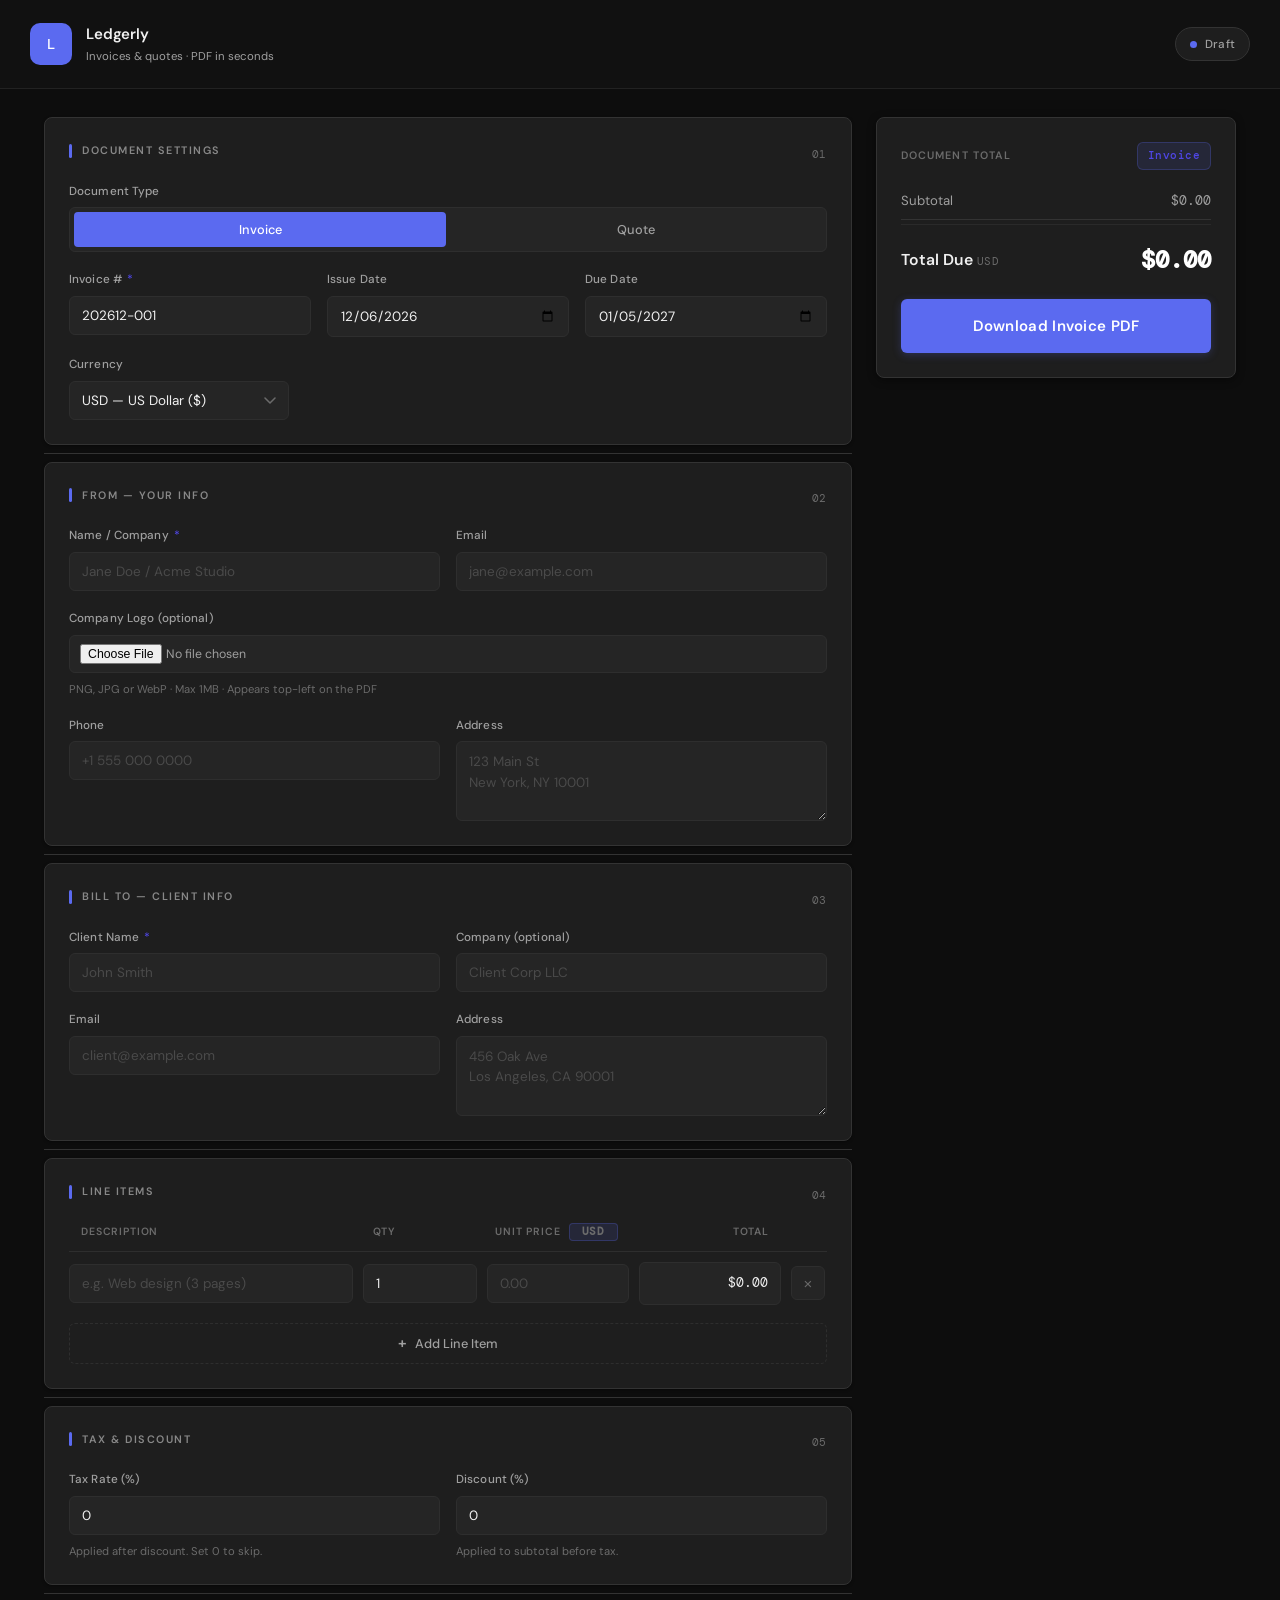
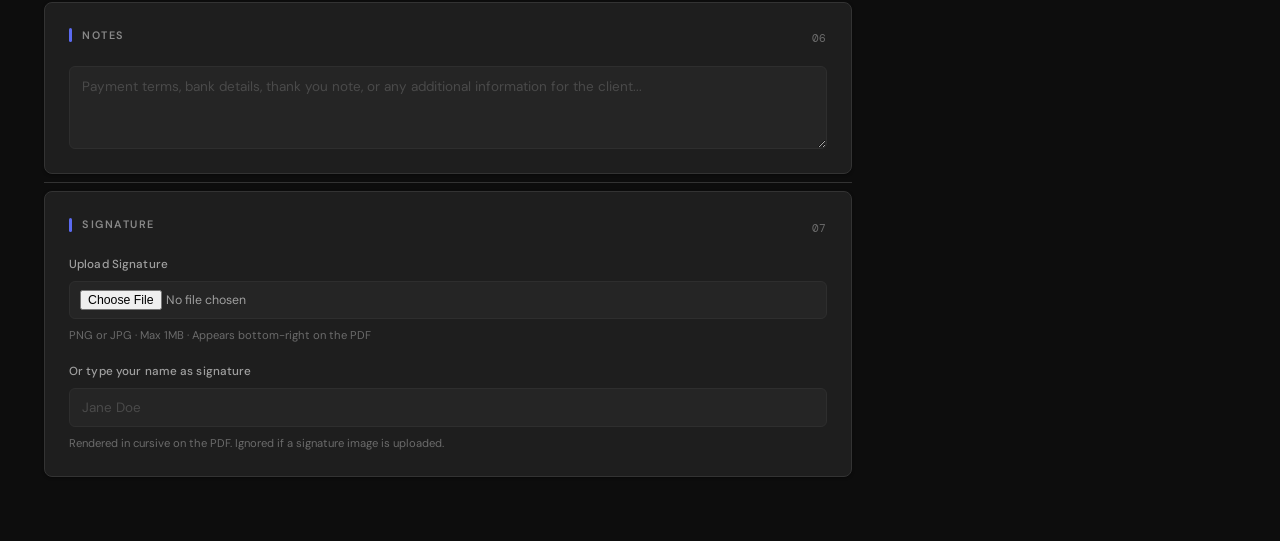
==== templates/index.html @ 1b5fb48c "feat: enterprise UI redesign, landing page, PDF preview modal, logo & signature upload, Ledgerly reb" ====
<!DOCTYPE html>
<html lang="en">
<head>
  <meta charset="UTF-8" />
  <meta name="viewport" content="width=device-width, initial-scale=1.0" />
  <title>Ledgerly — Professional Invoice Generator</title>
  <link rel="stylesheet" href="/static/style.css" />
</head>
<body>

<div class="app-shell">

  <!-- ── Topbar ─────────────────────────────── -->
  <header class="topbar">
    <div class="topbar-brand">
      <div class="brand-mark">L</div>
      <div class="brand-text">
        <span class="brand-name">Ledgerly</span>
        <span class="brand-sub">Invoices &amp; quotes · PDF in seconds</span>
      </div>
    </div>
    <div class="doc-status">
      <span class="status-dot"></span>
      <span id="doc-status-label">Draft</span>
    </div>
  </header>

  <main class="layout">

    <!-- ── Form column ──────────────────────── -->
    <div class="form-column">

      <!-- Document Settings -->
      <section class="card">
        <div class="card-header">
          <h2 class="card-title">Document Settings</h2>
          <span class="card-index">01</span>
        </div>

        <div class="field">
          <label>Document Type</label>
          <div class="toggle-group">
            <button class="toggle-btn active" data-type="Invoice" onclick="setDocType('Invoice')">Invoice</button>
            <button class="toggle-btn" data-type="Quote" onclick="setDocType('Quote')">Quote</button>
          </div>
        </div>

        <div class="grid-3">
          <div class="field">
            <label for="doc_number"><span id="doc-type-label">Invoice #</span> <span class="required">*</span></label>
            <input type="text" id="doc_number" placeholder="2026-001" />
          </div>
          <div class="field">
            <label for="issue_date">Issue Date</label>
            <input type="date" id="issue_date" />
          </div>
          <div class="field" id="due-date-row">
            <label for="due_date">Due Date</label>
            <input type="date" id="due_date" />
          </div>
        </div>

        <div class="field field-narrow">
          <label for="currency">Currency</label>
          <select id="currency">
            <option value="USD">USD — US Dollar ($)</option>
            <option value="EUR">EUR — Euro (€)</option>
            <option value="MXN">MXN — Mexican Peso ($)</option>
            <option value="GBP">GBP — British Pound (£)</option>
            <option value="ARS">ARS — Argentine Peso ($)</option>
            <option value="COP">COP — Colombian Peso ($)</option>
          </select>
        </div>
      </section>

      <div class="section-divider"></div>

      <!-- Sender -->
      <section class="card">
        <div class="card-header">
          <h2 class="card-title">From — Your Info</h2>
          <span class="card-index">02</span>
        </div>
        <div class="grid-2">
          <div class="field">
            <label for="sender_name">Name / Company <span class="required">*</span></label>
            <input type="text" id="sender_name" placeholder="Jane Doe / Acme Studio" />
          </div>
          <div class="field">
            <label for="sender_email">Email</label>
            <input type="email" id="sender_email" placeholder="jane@example.com" />
          </div>
        </div>

        <div class="field">
          <label for="sender_logo">Company Logo (optional)</label>
          <div class="logo-upload">
            <input type="file" id="sender_logo" accept="image/png,image/jpeg,image/webp" />
            <img id="sender-logo-preview" class="logo-preview" alt="Logo preview" style="display:none;" />
          </div>
          <span class="hint">PNG, JPG or WebP · Max 1MB · Appears top-left on the PDF</span>
        </div>

        <div class="grid-2">
          <div class="field">
            <label for="sender_phone">Phone</label>
            <input type="tel" id="sender_phone" placeholder="+1 555 000 0000" />
          </div>
          <div class="field">
            <label for="sender_address">Address</label>
            <textarea id="sender_address" rows="2" placeholder="123 Main St&#10;New York, NY 10001"></textarea>
          </div>
        </div>
      </section>

      <div class="section-divider"></div>

      <!-- Client -->
      <section class="card">
        <div class="card-header">
          <h2 class="card-title">Bill To — Client Info</h2>
          <span class="card-index">03</span>
        </div>
        <div class="grid-2">
          <div class="field">
            <label for="client_name">Client Name <span class="required">*</span></label>
            <input type="text" id="client_name" placeholder="John Smith" />
          </div>
          <div class="field">
            <label for="client_company">Company (optional)</label>
            <input type="text" id="client_company" placeholder="Client Corp LLC" />
          </div>
        </div>
        <div class="grid-2">
          <div class="field">
            <label for="client_email">Email</label>
            <input type="email" id="client_email" placeholder="client@example.com" />
          </div>
          <div class="field">
            <label for="client_address">Address</label>
            <textarea id="client_address" rows="2" placeholder="456 Oak Ave&#10;Los Angeles, CA 90001"></textarea>
          </div>
        </div>
      </section>

      <div class="section-divider"></div>

      <!-- Line Items -->
      <section class="card">
        <div class="card-header">
          <h2 class="card-title">Line Items</h2>
          <span class="card-index">04</span>
        </div>

        <div class="items-header">
          <span>Description</span>
          <span>Qty</span>
          <span class="col-right">Unit Price <span class="currency-badge" id="items-currency-badge">USD</span></span>
          <span class="col-right">Total</span>
          <span></span>
        </div>

        <div id="items-container"></div>

        <button class="btn-add-item" onclick="addItem()">
          <span class="add-icon">+</span> Add Line Item
        </button>
      </section>

      <div class="section-divider"></div>

      <!-- Tax & Discount -->
      <section class="card">
        <div class="card-header">
          <h2 class="card-title">Tax &amp; Discount</h2>
          <span class="card-index">05</span>
        </div>
        <div class="grid-2">
          <div class="field">
            <label for="tax_rate">Tax Rate (%)</label>
            <input type="number" id="tax_rate" min="0" max="100" step="0.1" value="0" placeholder="e.g. 16" />
            <span class="hint">Applied after discount. Set 0 to skip.</span>
          </div>
          <div class="field">
            <label for="discount_percent">Discount (%)</label>
            <input type="number" id="discount_percent" min="0" max="100" step="0.1" value="0" placeholder="e.g. 10" />
            <span class="hint">Applied to subtotal before tax.</span>
          </div>
        </div>
      </section>

      <div class="section-divider"></div>

      <!-- Notes -->
      <section class="card">
        <div class="card-header">
          <h2 class="card-title">Notes</h2>
          <span class="card-index">06</span>
        </div>
        <div class="field">
          <textarea id="notes" rows="3" placeholder="Payment terms, bank details, thank you note, or any additional information for the client..."></textarea>
        </div>
      </section>

      <div class="section-divider"></div>

      <!-- Signature -->
      <section class="card">
        <div class="card-header">
          <h2 class="card-title">Signature</h2>
          <span class="card-index">07</span>
        </div>
        <div class="field">
          <label for="signature_image">Upload Signature</label>
          <input type="file" id="signature_image" accept="image/png,image/jpeg" />
          <span class="hint">PNG or JPG · Max 1MB · Appears bottom-right on the PDF</span>
          <img id="signature-image-preview" class="signature-preview" alt="Signature preview" style="display:none;" />
        </div>
        <div class="field">
          <label for="signature_text">Or type your name as signature</label>
          <input type="text" id="signature_text" maxlength="100" placeholder="Jane Doe" />
          <span class="hint">Rendered in cursive on the PDF. Ignored if a signature image is uploaded.</span>
        </div>
      </section>

    </div><!-- /.form-column -->

    <!-- ── Summary column ───────────────────── -->
    <aside class="summary-column">
      <div class="summary-card">
        <div class="summary-header">
          <span class="summary-label">Document Total</span>
          <span class="summary-doctype" id="summary-doctype">Invoice</span>
        </div>

        <div class="totals-preview">
          <div class="row">
            <span>Subtotal</span>
            <span class="amount" id="t-subtotal">$0.00</span>
          </div>
          <div class="row" id="discount-row" style="display:none;">
            <span id="t-discount-label">Discount</span>
            <span class="amount" id="t-discount">- $0.00</span>
          </div>
          <div class="row" id="tax-row" style="display:none;">
            <span id="t-tax-label">Tax</span>
            <span class="amount" id="t-tax">$0.00</span>
          </div>
          <div class="row grand">
            <span>Total Due <span id="t-currency" class="currency-tag">USD</span></span>
            <span class="amount" id="t-grand">$0.00</span>
          </div>
        </div>

        <button class="btn-generate" id="btn-generate" onclick="generatePDF()">
          <div class="spinner"></div>
          <span class="btn-label">Download Invoice PDF</span>
        </button>
      </div>
    </aside>

  </main>

</div><!-- /.app-shell -->

<!-- Toast notification -->
<div class="toast" id="toast"></div>

<!-- PDF Preview Modal -->
<div class="modal-overlay" id="pdf-modal-overlay" style="display:none;">
  <div class="modal" id="pdf-modal">
    <div class="modal-header">
      <h3 class="modal-title" id="pdf-modal-title">Invoice Preview</h3>
      <button class="modal-close" id="pdf-modal-close" aria-label="Close preview">&times;</button>
    </div>
    <iframe class="modal-iframe" id="pdf-preview-iframe" title="PDF preview"></iframe>
    <div class="modal-footer">
      <button class="btn-modal-secondary" id="pdf-modal-close-footer">Close</button>
      <button class="btn-modal-primary" id="pdf-modal-download">Download PDF</button>
    </div>
  </div>
</div>

<script src="/static/script.js"></script>
</body>
</html>
---- static/style.css ----
/* ═══════════════════════════════════════════════
   Smart Invoice Generator — style.css
   Design: Enterprise dark, sober indigo accent
═══════════════════════════════════════════════ */

@import url('https://fonts.googleapis.com/css2?family=DM+Sans:ital,opsz,wght@0,9..40,300;0,9..40,400;0,9..40,500;0,9..40,600;0,9..40,700;1,9..40,400&family=DM+Mono:wght@400;500&display=swap');

/* ── Variables ──────────────────────────────── */
:root {
  --bg:           #0d0d0d;
  --bg-elevated:  #111111;
  --surface:      #1e1e1e;
  --surface-2:    #252525;
  --surface-3:    #2c2c2c;
  --border:       #333333;
  --border-light: #2e2e2e;
  --accent:       #5b6af0;
  --accent-rgb:   91, 106, 240;
  --accent-hover: #4f46e5;
  --text:         #f0f0f0;
  --text-mid:     #a0a0a0;
  --text-dim:     #6b6b6b;
  --text-label:   #888888;
  --text-faint:   #4a4a4a;
  --success:      #10b981;
  --success-bg:   rgba(16, 185, 129, 0.12);
  --error:        #f87171;
  --error-bg:     rgba(248, 113, 113, 0.12);
  --radius:       8px;
  --radius-sm:    6px;
  --shadow:       0 1px 3px rgba(0, 0, 0, 0.4);
  --shadow-lg:    0 2px 8px rgba(0, 0, 0, 0.45);
  --font:         'DM Sans', system-ui, sans-serif;
  --mono:         'DM Mono', 'Cascadia Code', monospace;
}

/* ── Reset ──────────────────────────────────── */
*, *::before, *::after { box-sizing: border-box; margin: 0; padding: 0; }

html { font-size: 15px; scroll-behavior: smooth; }

body {
  font-family: var(--font);
  background: var(--bg);
  color: var(--text);
  min-height: 100vh;
  line-height: 1.6;
  overflow-x: hidden;
}

/* ── App shell ──────────────────────────────── */
.app-shell {
  max-width: 1240px;
  margin: 0 auto;
  padding: 0 24px 64px;
}

/* ── Topbar ─────────────────────────────────── */
.topbar {
  position: sticky;
  top: 0;
  z-index: 100;
  display: flex;
  align-items: center;
  justify-content: space-between;
  width: 100vw;
  margin: 0 calc(50% - 50vw) 28px;
  padding: 22px 2rem;
  box-sizing: border-box;
  background: var(--bg-elevated);
  border-bottom: 1px solid #222222;
}

.topbar-brand {
  display: flex;
  align-items: center;
  gap: 14px;
}

.brand-mark {
  width: 42px;
  height: 42px;
  flex-shrink: 0;
  display: flex;
  align-items: center;
  justify-content: center;
  border-radius: 10px;
  background: var(--accent);
  color: #fff;
  font-family: var(--mono);
  font-weight: 500;
  font-size: 0.95rem;
  letter-spacing: 0.02em;
}

.brand-text {
  display: flex;
  flex-direction: column;
  gap: 2px;
}

.brand-name {
  font-size: 1rem;
  font-weight: 600;
  letter-spacing: -0.01em;
  color: var(--text);
}

.brand-sub {
  font-size: 0.76rem;
  color: var(--text-mid);
}

/* ── Doc status badge ───────────────────────── */
.doc-status {
  display: flex;
  align-items: center;
  gap: 8px;
  padding: 7px 14px;
  background: var(--surface);
  border: 1px solid var(--border);
  border-radius: 999px;
  font-size: 0.78rem;
  font-weight: 500;
  color: var(--text-mid);
  letter-spacing: 0.02em;
}

.status-dot {
  width: 7px;
  height: 7px;
  border-radius: 50%;
  background: var(--accent);
  animation: pulse 2.4s ease-in-out infinite;
}

.status-dot.is-generated {
  background: #22c55e;
}

@keyframes pulse {
  0%, 100% { opacity: 1; }
  50% { opacity: 0.35; }
}

/* ── Layout ─────────────────────────────────── */
.layout {
  display: grid;
  grid-template-columns: 1fr 360px;
  gap: 24px;
  align-items: start;
}

.form-column {
  display: flex;
  flex-direction: column;
}

@media (max-width: 1024px) {
  .layout { grid-template-columns: 1fr; }
  .summary-column { position: static; }
}

/* ── Section dividers ───────────────────────── */
.section-divider {
  height: 1px;
  margin: 8px 0;
  background: var(--border);
}

/* ── Cards ──────────────────────────────────── */
.card {
  background: var(--surface);
  border: 1px solid var(--border);
  border-radius: var(--radius);
  padding: 24px;
  box-shadow: var(--shadow);
}

.card > * + * {
  margin-top: 18px;
}

.card-header {
  display: flex;
  align-items: baseline;
  justify-content: space-between;
  gap: 12px;
}

.card-title {
  font-size: 0.72rem;
  font-weight: 600;
  letter-spacing: 0.14em;
  text-transform: uppercase;
  color: var(--text-label);
  display: flex;
  align-items: center;
  gap: 10px;
}

.card-title::before {
  content: '';
  display: block;
  width: 3px;
  height: 14px;
  border-radius: 2px;
  background: var(--accent);
}

.card-index {
  font-family: var(--mono);
  font-size: 0.74rem;
  color: var(--text-dim);
  letter-spacing: 0.05em;
}

/* ── Grid helpers ───────────────────────────── */
.grid-2 { display: grid; grid-template-columns: 1fr 1fr; gap: 16px; }
.grid-3 { display: grid; grid-template-columns: 1fr 1fr 1fr; gap: 16px; }

@media (max-width: 640px) {
  .grid-2 { grid-template-columns: 1fr; }
  .grid-3 { grid-template-columns: 1fr 1fr; }
}

/* ── Form fields ────────────────────────────── */
.field {
  display: flex;
  flex-direction: column;
  gap: 7px;
}

.field-narrow {
  max-width: 220px;
}

label {
  font-size: 0.78rem;
  font-weight: 500;
  color: var(--text-mid);
  letter-spacing: 0.01em;
}

label span.required {
  color: var(--accent-hover);
  margin-left: 2px;
}

input, select, textarea {
  background: var(--surface-2);
  border: 1px solid var(--border-light);
  border-radius: var(--radius-sm);
  color: var(--text);
  font-family: var(--font);
  font-size: 0.9rem;
  padding: 10px 12px;
  transition: border-color 0.15s ease, background 0.15s ease;
  outline: none;
  width: 100%;
}

input:hover, select:hover, textarea:hover {
  border-color: #333333;
}

input:focus, select:focus, textarea:focus {
  border-color: var(--accent);
  background: var(--surface-3);
}

input::placeholder, textarea::placeholder {
  color: var(--text-faint);
}

select {
  cursor: pointer;
  appearance: none;
  background-image: url("data:image/svg+xml,%3Csvg width='12' height='7' viewBox='0 0 12 7' fill='none' xmlns='http://www.w3.org/2000/svg'%3E%3Cpath d='M1 1L6 6L11 1' stroke='%236B6B6B' stroke-width='1.5' stroke-linecap='round' stroke-linejoin='round'/%3E%3C/svg%3E");
  background-repeat: no-repeat;
  background-position: right 12px center;
  padding-right: 32px;
}

textarea {
  resize: vertical;
  min-height: 80px;
  line-height: 1.5;
}

/* ── Doc type toggle ────────────────────────── */
.toggle-group {
  display: flex;
  gap: 4px;
  padding: 4px;
  background: var(--surface-2);
  border: 1px solid var(--border-light);
  border-radius: var(--radius-sm);
}

.toggle-btn {
  flex: 1;
  padding: 9px 16px;
  background: transparent;
  border: none;
  border-radius: 4px;
  color: var(--text-mid);
  font-family: var(--font);
  font-size: 0.85rem;
  font-weight: 500;
  cursor: pointer;
  transition: background 0.15s ease, color 0.15s ease;
}

.toggle-btn.active {
  background: var(--accent);
  color: #fff;
}

.toggle-btn:not(.active):hover {
  background: var(--surface-3);
  color: var(--text);
}

/* ── Line items ─────────────────────────────── */
.items-header {
  display: grid;
  grid-template-columns: 2fr 0.8fr 1fr 1fr 36px;
  gap: 10px;
  padding-bottom: 10px;
  border-bottom: 1px solid var(--border-light);
}

.items-header span {
  font-size: 0.7rem;
  font-weight: 600;
  letter-spacing: 0.08em;
  text-transform: uppercase;
  color: var(--text-dim);
  display: flex;
  align-items: center;
  padding: 0 12px;
  white-space: nowrap;
}

.col-right {
  justify-content: flex-end;
}

.currency-badge {
  font-family: var(--mono);
  font-size: 0.62rem;
  font-weight: 500;
  letter-spacing: 0.04em;
  color: var(--accent-hover);
  background: rgba(var(--accent-rgb), 0.12);
  border: 1px solid rgba(var(--accent-rgb), 0.25);
  border-radius: 4px;
  padding: 2px 6px;
  margin-left: 8px;
  text-transform: uppercase;
}

.items-header + #items-container {
  margin-top: 10px;
}

.item-row {
  display: grid;
  grid-template-columns: 2fr 0.8fr 1fr 1fr 36px;
  gap: 10px;
  align-items: center;
  margin-bottom: 8px;
  animation: slideIn 0.2s ease;
}

@keyframes slideIn {
  from { opacity: 0; transform: translateY(-6px); }
  to   { opacity: 1; transform: translateY(0); }
}

.item-total {
  font-family: var(--mono);
  font-size: 0.85rem;
  color: var(--text);
  background: var(--surface-2);
  border: 1px solid var(--border-light);
  border-radius: var(--radius-sm);
  padding: 10px 12px;
  text-align: right;
  min-width: 0;
}

.btn-remove {
  width: 34px;
  height: 34px;
  background: var(--surface-2);
  border: 1px solid var(--border-light);
  border-radius: var(--radius-sm);
  color: var(--text-dim);
  cursor: pointer;
  font-size: 1rem;
  line-height: 1;
  display: flex;
  align-items: center;
  justify-content: center;
  transition: background 0.15s ease, color 0.15s ease, border-color 0.15s ease, transform 0.1s ease;
  flex-shrink: 0;
}

.btn-remove:hover {
  background: var(--error-bg);
  border-color: var(--error);
  color: var(--error);
}

.btn-remove:active {
  transform: scale(0.92);
}

.btn-add-item {
  width: 100%;
  padding: 11px;
  background: transparent;
  border: 1px dashed var(--border-light);
  border-radius: var(--radius-sm);
  color: var(--text-mid);
  font-family: var(--font);
  font-size: 0.85rem;
  font-weight: 500;
  cursor: pointer;
  display: flex;
  align-items: center;
  justify-content: center;
  gap: 8px;
  transition: background 0.15s ease, border-color 0.15s ease, color 0.15s ease, transform 0.1s ease;
}

.btn-add-item:hover {
  background: var(--surface-2);
  border-color: var(--accent);
  color: var(--accent-hover);
}

.btn-add-item:active {
  transform: scale(0.99);
}

.btn-add-item .add-icon {
  font-size: 1rem;
  line-height: 1;
  font-weight: 600;
}

@media (max-width: 640px) {
  .items-header, .item-row {
    grid-template-columns: 1.7fr 0.6fr 0.9fr 0.9fr 30px;
    gap: 6px;
  }
  .items-header span { font-size: 0.6rem; }
  .currency-badge { display: none; }
  .item-row input, .item-total { font-size: 0.78rem; padding: 8px 7px; }
  .btn-remove { width: 30px; height: 30px; font-size: 0.9rem; }
}

/* ── Summary column ─────────────────────────── */
.summary-column {
  position: sticky;
  top: 6.5rem;
  align-self: flex-start;
}

.summary-card {
  background: var(--surface);
  border: 1px solid var(--border);
  border-radius: var(--radius);
  padding: 24px;
  box-shadow: var(--shadow-lg);
  display: flex;
  flex-direction: column;
  gap: 20px;
}

.summary-header {
  display: flex;
  align-items: center;
  justify-content: space-between;
}

.summary-label {
  font-size: 0.72rem;
  font-weight: 600;
  letter-spacing: 0.1em;
  text-transform: uppercase;
  color: var(--text-dim);
}

.summary-doctype {
  font-family: var(--mono);
  font-size: 0.72rem;
  font-weight: 500;
  letter-spacing: 0.04em;
  color: var(--accent-hover);
  background: rgba(var(--accent-rgb), 0.12);
  border: 1px solid rgba(var(--accent-rgb), 0.25);
  border-radius: 6px;
  padding: 4px 10px;
}

/* ── Totals preview ─────────────────────────── */
.totals-preview {
  display: flex;
  flex-direction: column;
}

.totals-preview .row {
  display: flex;
  justify-content: space-between;
  align-items: center;
  padding: 8px 0;
  font-size: 0.88rem;
  color: var(--text-mid);
  border-bottom: 1px solid var(--border);
}

.totals-preview .row:first-child {
  padding-top: 0;
}

.totals-preview .row.grand {
  border-bottom: none;
  border-top: 1px solid #2a2a2a;
  margin-top: 4px;
  padding-top: 16px;
  padding-bottom: 0;
  font-size: 1.05rem;
  font-weight: 600;
  color: var(--text);
}

.totals-preview .row .amount {
  font-family: var(--mono);
  font-size: 0.88rem;
  text-align: right;
}

.totals-preview .row.grand .amount {
  font-size: 1.6rem;
  font-weight: 700;
  color: #ffffff;
}

.currency-tag {
  font-family: var(--mono);
  font-size: 0.7rem;
  font-weight: 400;
  color: var(--text-dim);
  letter-spacing: 0.04em;
}

/* ── Generate button ────────────────────────── */
.btn-generate {
  width: 100%;
  padding: 17px;
  background: var(--accent);
  border: none;
  border-radius: var(--radius-sm);
  color: #fff;
  font-family: var(--font);
  font-size: 1rem;
  font-weight: 600;
  cursor: pointer;
  letter-spacing: 0.02em;
  transition: background-color 0.15s ease, filter 0.15s ease, box-shadow 0.15s ease;
  display: flex;
  align-items: center;
  justify-content: center;
  gap: 10px;
  box-shadow: 0 2px 8px rgba(var(--accent-rgb), 0.25);
}

.btn-generate:hover:not(:disabled) {
  background: var(--accent-hover);
  box-shadow: 0 4px 12px rgba(var(--accent-rgb), 0.35);
}

.btn-generate:active:not(:disabled) {
  filter: brightness(0.95);
}

.btn-generate:disabled {
  opacity: 0.55;
  cursor: not-allowed;
}

.btn-generate .spinner {
  width: 18px;
  height: 18px;
  border: 2px solid rgba(255,255,255,0.35);
  border-top-color: #fff;
  border-radius: 50%;
  animation: spin 0.7s linear infinite;
  display: none;
}

.btn-generate.loading .spinner { display: block; }
.btn-generate.loading .btn-label { opacity: 0.7; }

@keyframes spin {
  to { transform: rotate(360deg); }
}

.summary-hint {
  font-size: 0.74rem;
  color: var(--text-dim);
  text-align: center;
  line-height: 1.5;
}

/* ── Toast ──────────────────────────────────── */
.toast {
  position: fixed;
  bottom: 28px;
  right: 28px;
  padding: 13px 20px;
  border-radius: var(--radius-sm);
  font-size: 0.88rem;
  font-weight: 500;
  box-shadow: var(--shadow-lg);
  z-index: 9999;
  opacity: 0;
  transform: translateY(10px);
  transition: opacity 0.25s, transform 0.25s;
  pointer-events: none;
  max-width: 340px;
}

.toast.show {
  opacity: 1;
  transform: translateY(0);
}

.toast.success {
  background: rgba(16, 185, 129, 0.12);
  border: 1px solid var(--success);
  color: #4ade80;
}

.toast.error {
  background: rgba(248, 113, 113, 0.12);
  border: 1px solid var(--error);
  color: #fca5a5;
}

/* ── PDF Preview Modal ──────────────────────── */
.modal-overlay {
  position: fixed;
  inset: 0;
  background: rgba(0, 0, 0, 0.75);
  display: flex;
  align-items: center;
  justify-content: center;
  padding: 24px;
  z-index: 10000;
}

.modal {
  background: #1e1e1e;
  border: 1px solid var(--border);
  border-radius: 12px;
  padding: 1.5rem;
  max-width: 860px;
  width: 90vw;
  display: flex;
  flex-direction: column;
  gap: 1rem;
  animation: modalIn 0.2s ease forwards;
}

@keyframes modalIn {
  from { opacity: 0; transform: scale(0.95); }
  to   { opacity: 1; transform: scale(1); }
}

.modal-header {
  display: flex;
  align-items: center;
  justify-content: space-between;
}

.modal-title {
  font-size: 1rem;
  font-weight: 600;
  letter-spacing: -0.01em;
  color: var(--text);
}

.modal-close {
  width: 32px;
  height: 32px;
  flex-shrink: 0;
  display: flex;
  align-items: center;
  justify-content: center;
  background: transparent;
  border: 1px solid var(--border);
  border-radius: var(--radius-sm);
  color: var(--text-mid);
  font-size: 1.2rem;
  line-height: 1;
  cursor: pointer;
  transition: border-color 0.15s ease, color 0.15s ease;
}

.modal-close:hover {
  border-color: var(--accent);
  color: var(--accent);
}

.modal-iframe {
  width: 100%;
  height: 70vh;
  border: none;
  border-radius: 8px;
  background: #ffffff;
}

.modal-footer {
  display: flex;
  justify-content: flex-end;
  gap: 12px;
}

.btn-modal-secondary {
  padding: 11px 22px;
  background: #2a2a2a;
  border: none;
  border-radius: var(--radius-sm);
  color: var(--text);
  font-family: var(--font);
  font-size: 0.9rem;
  font-weight: 600;
  cursor: pointer;
  transition: background-color 0.15s ease;
}

.btn-modal-secondary:hover {
  background: var(--surface-3);
}

.btn-modal-primary {
  padding: 11px 24px;
  background: #5b6af0;
  border: none;
  border-radius: var(--radius-sm);
  color: #fff;
  font-family: var(--font);
  font-size: 0.9rem;
  font-weight: 600;
  letter-spacing: 0.02em;
  cursor: pointer;
  box-shadow: 0 2px 8px rgba(var(--accent-rgb), 0.25);
  transition: background-color 0.15s ease, box-shadow 0.15s ease;
}

.btn-modal-primary:hover {
  background: var(--accent-hover);
  box-shadow: 0 4px 12px rgba(var(--accent-rgb), 0.35);
}

@media (max-width: 640px) {
  .modal { padding: 1rem; }
  .modal-iframe { height: 60vh; }
}

/* ── Misc ───────────────────────────────────── */
.hint {
  font-size: 0.75rem;
  color: var(--text-dim);
}

/* ── Image uploads (logo / signature) ───────── */
.logo-upload {
  display: flex;
  align-items: center;
  gap: 12px;
}

.logo-upload input[type="file"],
input[type="file"] {
  width: auto;
  flex: 1;
  padding: 8px 10px;
  font-size: 0.82rem;
  color: var(--text-mid);
}

.logo-preview {
  width: 48px;
  height: 48px;
  flex-shrink: 0;
  border-radius: 50%;
  object-fit: cover;
  border: 1px solid var(--border-light);
  background: var(--surface-2);
}

.signature-preview {
  margin-top: 10px;
  max-width: 200px;
  max-height: 80px;
  border-radius: var(--radius-sm);
  border: 1px solid var(--border-light);
  background: var(--surface-2);
  padding: 6px;
  object-fit: contain;
}

@media (max-width: 480px) {
  .app-shell { padding: 0 16px 48px; }
  .topbar { padding: 16px 1.25rem; }
  .brand-sub { display: none; }
  .doc-status span:not(.status-dot) { display: none; }
  .doc-status { padding: 8px; }
  .card { padding: 18px; }
}

/* ── Scrollbar ──────────────────────────────── */
::-webkit-scrollbar { width: 8px; }
::-webkit-scrollbar-track { background: var(--bg); }
::-webkit-scrollbar-thumb { background: var(--border-light); border-radius: 4px; }
::-webkit-scrollbar-thumb:hover { background: var(--accent); }
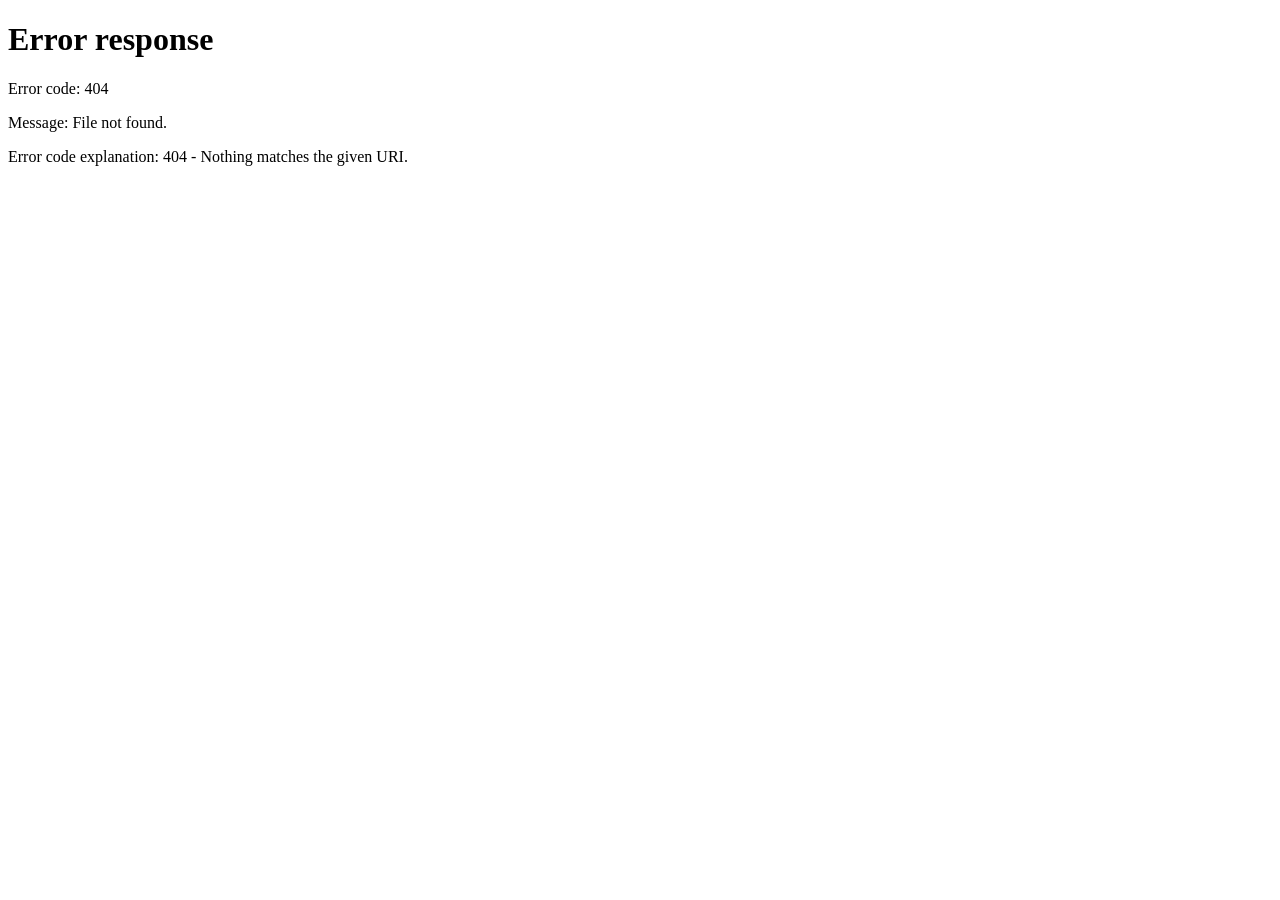
==== commit 6cdb6dad: "feat: protect /app with JWT auth and add logout Guards script.js behind window.Auth, sends the beare" ====
--- a/templates/index.html
+++ b/templates/index.html
@@ -8,22 +8,25 @@
 </head>
 <body>
 
-<div class="app-shell">
-
-  <!-- ── Topbar ─────────────────────────────── -->
-  <header class="topbar">
-    <div class="topbar-brand">
-      <div class="brand-mark">L</div>
-      <div class="brand-text">
-        <span class="brand-name">Ledgerly</span>
-        <span class="brand-sub">Invoices &amp; quotes · PDF in seconds</span>
-      </div>
-    </div>
+<!-- ── Topbar ─────────────────────────────── -->
+<header class="topbar">
+  <div class="topbar-brand">
+    <div class="brand-mark">L</div>
+    <div class="brand-text">
+      <span class="brand-name">Ledgerly</span>
+      <span class="brand-sub">Invoices &amp; quotes · PDF in seconds</span>
+    </div>
+  </div>
+  <div class="topbar-actions">
     <div class="doc-status">
       <span class="status-dot"></span>
       <span id="doc-status-label">Draft</span>
     </div>
-  </header>
+    <button type="button" id="logout-btn" class="btn-logout">Log out</button>
+  </div>
+</header>
+
+<div class="app-shell">
 
   <main class="layout">
 
@@ -281,6 +284,7 @@
   </div>
 </div>
 
+<script src="/static/auth.js"></script>
 <script src="/static/script.js"></script>
 </body>
 </html>
--- a/static/style.css
+++ b/static/style.css
@@ -63,8 +63,8 @@
   display: flex;
   align-items: center;
   justify-content: space-between;
-  width: 100vw;
-  margin: 0 calc(50% - 50vw) 28px;
+  width: 100%;
+  margin-bottom: 28px;
   padding: 22px 2rem;
   box-sizing: border-box;
   background: var(--bg-elevated);
@@ -154,6 +154,7 @@
 .form-column {
   display: flex;
   flex-direction: column;
+  min-width: 0;
 }
 
 @media (max-width: 1024px) {
@@ -229,6 +230,7 @@
   display: flex;
   flex-direction: column;
   gap: 7px;
+  min-width: 0;
 }
 
 .field-narrow {
@@ -258,6 +260,7 @@
   transition: border-color 0.15s ease, background 0.15s ease;
   outline: none;
   width: 100%;
+  min-width: 0;
 }
 
 input:hover, select:hover, textarea:hover {
@@ -341,6 +344,7 @@
   align-items: center;
   padding: 0 12px;
   white-space: nowrap;
+  min-width: 0;
 }
 
 .col-right {
@@ -830,3 +834,77 @@
 ::-webkit-scrollbar-track { background: var(--bg); }
 ::-webkit-scrollbar-thumb { background: var(--border-light); border-radius: 4px; }
 ::-webkit-scrollbar-thumb:hover { background: var(--accent); }
+
+/* === Auth pages (login, register) === */
+a.topbar-brand {
+  text-decoration: none;
+}
+
+.auth-shell {
+  display: flex;
+  align-items: center;
+  justify-content: center;
+  min-height: calc(100vh - 150px);
+  padding: 24px;
+}
+
+.auth-card {
+  width: 100%;
+  max-width: 420px;
+}
+
+.auth-form {
+  display: flex;
+  flex-direction: column;
+  gap: 18px;
+}
+
+.auth-error {
+  padding: 10px 14px;
+  border-radius: var(--radius-sm);
+  background: var(--error-bg);
+  border: 1px solid var(--error);
+  color: var(--error);
+  font-size: 0.85rem;
+}
+
+.auth-switch {
+  text-align: center;
+  font-size: 0.85rem;
+  color: var(--text-mid);
+}
+
+.auth-switch a {
+  color: var(--accent);
+  font-weight: 600;
+  text-decoration: none;
+}
+
+.auth-switch a:hover {
+  text-decoration: underline;
+}
+
+/* === Logout button === */
+.topbar-actions {
+  display: flex;
+  align-items: center;
+  gap: 12px;
+}
+
+.btn-logout {
+  padding: 7px 14px;
+  background: transparent;
+  border: 1px solid var(--border);
+  border-radius: 999px;
+  color: var(--text-mid);
+  font-family: var(--font);
+  font-size: 0.78rem;
+  font-weight: 600;
+  cursor: pointer;
+  transition: border-color 0.15s, color 0.15s;
+}
+
+.btn-logout:hover {
+  border-color: var(--error);
+  color: var(--error);
+}
